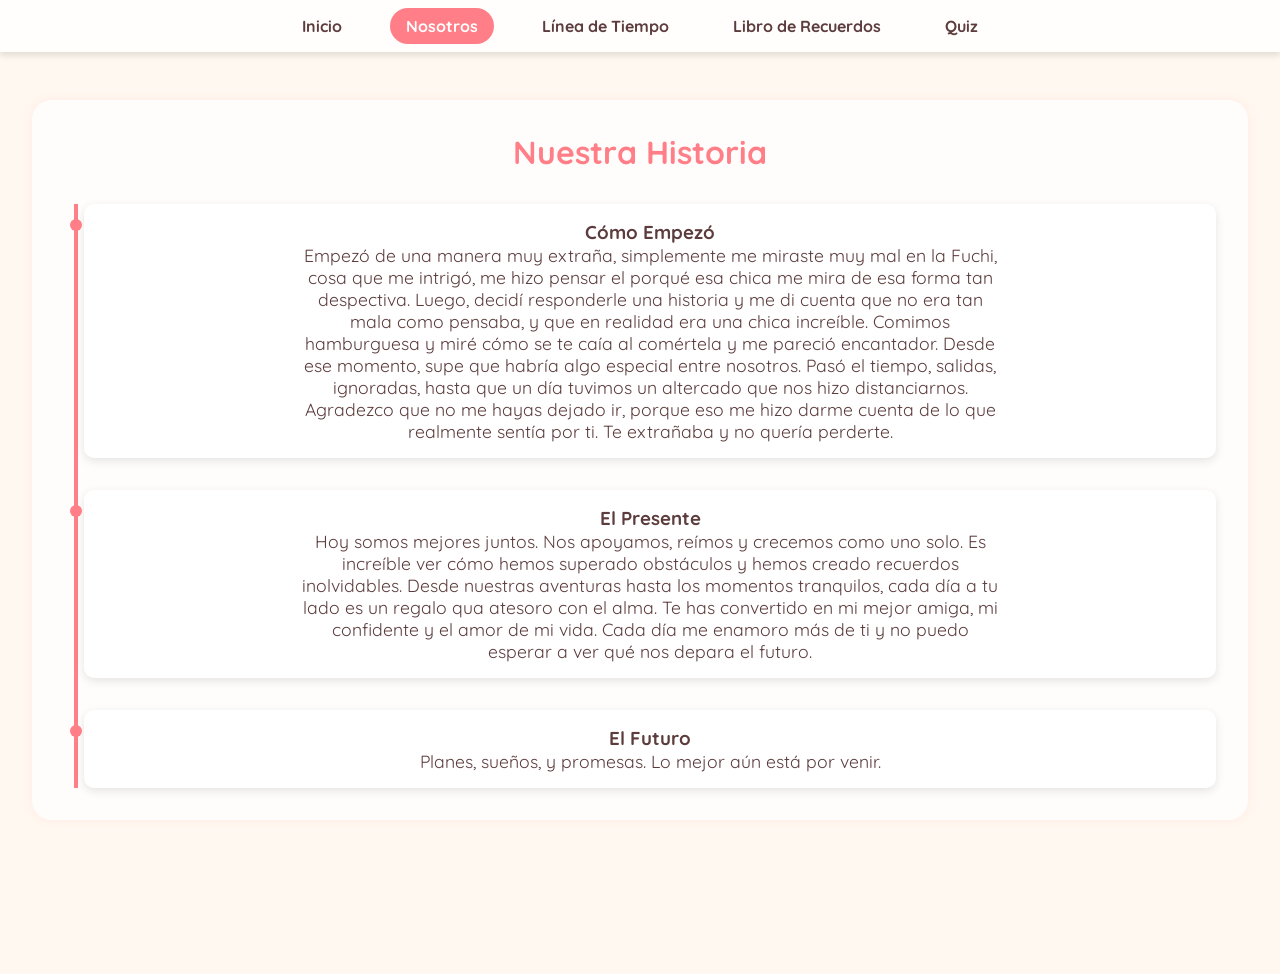
==== about.html @ 522eb98a "Almost done" ====
<!DOCTYPE html>
<html lang="es">
  <head>
    <meta charset="UTF-8" />
    <meta name="viewport" content="width=device-width, initial-scale=1.0" />
    <title>Nosotros</title>
    <link rel="icon" type="image/x-icon" href="/img/favicon.ico">
    <link rel="stylesheet" href="style.css" />
    <script src="script.js" defer></script>
  </head>
  <body>
    <div class="particles"></div>
    <header>
      <nav>
        <ul class="navbar">
          <li><a href="index.html">Inicio</a></li>
          <li><a href="about.html" class="active">Nosotros</a></li>
          <li><a href="timeline.html">Línea de Tiempo</a></li>
          <li><a href="recuerdos.html">Libro de Recuerdos</a></li>
          <li><a href="quiz.html">Quiz</a></li>
        </ul>
      </nav>
    </header>
    <main class="about">
      <section>
        <h2>Nuestra Historia</h2>
        <div class="timeline">
          <div class="timeline-entry">
            <h3>Cómo Empezó</h3>
            <p>
              Empezó de una manera muy extraña, simplemente me miraste muy mal en la Fuchi, cosa que me intrigó, me hizo pensar el porqué esa chica me mira de esa forma tan despectiva. Luego, decidí responderle una historia y me di cuenta que no era tan mala como pensaba, y que en realidad era una chica increíble. Comimos hamburguesa y miré cómo se te caía al comértela y me pareció encantador. Desde ese momento, supe que habría algo especial entre nosotros. Pasó el tiempo, salidas, ignoradas, hasta que un día tuvimos un altercado que nos hizo distanciarnos. Agradezco que no me hayas dejado ir, porque eso me hizo darme cuenta de lo que realmente sentía por ti. Te extrañaba y no quería perderte.
            </p>
          </div>
          <div class="timeline-entry">
            <h3>El Presente</h3>
            <p>
              Hoy somos mejores juntos. Nos apoyamos, reímos y crecemos como uno solo. Es increíble ver cómo hemos superado obstáculos y hemos creado recuerdos inolvidables. Desde nuestras aventuras hasta los momentos tranquilos, cada día a tu lado es un regalo qua atesoro con el alma. Te has convertido en mi mejor amiga, mi confidente y el amor de mi vida. Cada día me enamoro más de ti y no puedo esperar a ver qué nos depara el futuro.
            </p>
          </div>
          <div class="timeline-entry">
            <h3>El Futuro</h3>
            <p>Planes, sueños, y promesas. Lo mejor aún está por venir.</p>
          </div>
        </div>
      </section>
      <audio
        id="audio-player-index"
        controls
        autoplay
        loop
        style="visibility: hidden"
      >
        <source src="audio/Paisaje.mp3" type="audio/mp3" />
        Tu navegador no soporta la etiqueta de audio.
      </audio>
      <script>
        // Obtener el reproductor de audio
        const audioPlayer = document.getElementById("audio-player-index");

        // Establecer el volumen al 50% (0.5)
        audioPlayer.volume = 0.25;
      </script>
    </main>
  </body>
</html>
---- style.css ----
@import url("https://fonts.googleapis.com/css2?family=Quicksand:wght@400;600&family=Great+Vibes&display=swap");

:root {
  --main-bg: #fff8f0;
  --accent-color: #ff7e87;
  --secondary-color: #fbd1b7;
  --text-color: #5c3c3c;
  --heading-font: "Great Vibes", cursive;
  --body-font: "Quicksand", sans-serif;
}

* {
  margin: 0;
  padding: 0;
  box-sizing: border-box;
}

html, body {
  height: 100%;
}

body {
  font-family: var(--body-font);
  background-color: var(--main-bg);
  color: var(--text-color);
  transition: background-color 0.3s ease, color 0.3s ease;
  cursor: url("img/cat-cursor.png") 16 16, pointer;
  position: relative;
}

header {
  background-color: #ffffffcc;
  backdrop-filter: blur(8px);
  box-shadow: 0 4px 6px rgba(0, 0, 0, 0.1);
  position: sticky;
  top: 0;
  z-index: 999;
}

h1 {
  font-family: var(--heading-font);
  color: var(--accent-color);
}

/* Day/Night mode styles */
[data-theme="night"] {
  --main-bg: #4b2a67;
  --accent-color: #f1c3f2;
  --secondary-color: #2a1b4d;
  --text-color: #fff;
}

/* Cursor styles */
/* Smooth transitions between pages */
html {
  scroll-behavior: smooth;
}

/* Particles styles - for hearts floating */
.particles {
  position: fixed; /* Asegura que esté fijo en la pantalla */
  top: 0;
  left: 0;
  width: 100vw; /* Asegura que cubra toda la pantalla */
  height: 100vh; /* Asegura que cubra toda la pantalla */
  pointer-events: none; /* Las partículas no deben bloquear el clic en otros elementos */
  z-index: 9998; /* Asegura que las partículas estén encima de otros elementos */
}

/* Estilo para las partículas (corazones) */
.heart {
  position: absolute;
  width: 20px;
  height: 20px;
  background-image: url("img/heart-icon.png"); /* O cualquier otra imagen */
  background-size: cover;
  background-repeat: no-repeat;
  border-radius: 50%;
  opacity: 0.8;
  pointer-events: none;
  animation: floatHeart 5s ease-in-out forwards;
}

/* Animación para que las partículas floten hacia arriba */
@keyframes floatHeart {
  0% {
    transform: translateY(0) scale(0.5);
    opacity: 1;
  }
  50% {
    transform: translateY(-200px) scale(1);
    opacity: 0.5;
  }
  100% {
    transform: translateY(-400px) scale(0.5);
    opacity: 0;
  }
}

.navbar {
  display: flex;
  justify-content: center;
  list-style: none;
  padding: 1rem;
  gap: 2rem;
  font-weight: bold;
}

.navbar a {
  text-decoration: none;
  color: var(--text-color);
  padding: 0.5rem 1rem;
  border-radius: 20px;
  transition: all 0.3s ease;
}

.navbar a:hover,
.navbar .active {
  background-color: var(--accent-color);
  color: white;
}

main.home {
  text-align: center;
  padding: 4rem 2rem;
}

.home-photo {
  max-width: 280px;
  border-radius: 30px;
  box-shadow: 0 0 20px rgba(255, 126, 135, 0.3);
  margin-bottom: 2rem;
  border: 5px solid #fff;
}

main.home h1 {
  font-family: var(--heading-font);
  font-size: 3rem;
  color: var(--accent-color);
  margin-bottom: 1rem;
}

main.home p {
  font-size: 1.2rem;
  max-width: 600px;
  margin: 0 auto;
}

main.gallery,
main.about {
  padding: 3rem 2rem;
}

main h2 {
  font-size: 2rem;
  color: var(--accent-color);
  text-align: center;
  margin-bottom: 1rem;
}

.media-grid {
  display: flex;
  flex-wrap: wrap;
  gap: 1.5rem;
  justify-content: center;
  margin-bottom: 2rem;
}

.media-grid img,
.media-grid video {
  max-width: 300px;
  border-radius: 20px;
  border: 4px solid #fff;
  box-shadow: 0 5px 15px rgba(0, 0, 0, 0.1);
  transition: transform 0.3s ease;
}

.media-grid img:hover,
.media-grid video:hover {
  transform: scale(1.05);
}

.about section {
  margin-bottom: 3rem;
  text-align: center;
  background-color: #fffdfb;
  border-radius: 20px;
  padding: 2rem;
  box-shadow: 0 0 10px rgba(255, 126, 135, 0.1);
}

.about p {
  max-width: 700px;
  margin: 0 auto;
  font-size: 1.1rem;
}

.fade-in {
  opacity: 0;
  transform: translateY(30px);
  animation: fadeIn 1.2s ease-out forwards;
}

@keyframes fadeIn {
  to {
    opacity: 1;
    transform: translateY(0);
  }
}

#welcome-screen {
  position: fixed;
  inset: 0;
  background: linear-gradient(to bottom right, #ffe0d2, #ffb3b3);
  display: flex;
  align-items: center;
  justify-content: center;
  z-index: 1999;
  flex-direction: column;
  animation: fadeOut 2s ease 4s forwards;
}

#welcome-screen h1 {
  font-family: var(--heading-font);
  font-size: 3rem;
  color: white;
  margin-bottom: 1rem;
}

#welcome-screen p {
  font-size: 1.2rem;
  color: #fff;
}

@keyframes fadeOut {
  to {
    opacity: 0;
    visibility: hidden;
  }
}

.slider {
  position: relative;
  max-width: 320px;
  margin: auto;
  overflow: hidden;
  border-radius: 20px;
}

.slider img {
  width: 100%;
  display: none;
  border-radius: 20px;
}

.slider img.active {
  display: block;
  animation: fadeIn 1s ease-in-out;
}

.timeline {
  display: flex;
  flex-direction: column;
  gap: 2rem;
  margin-top: 2rem;
  position: relative;
  padding-left: 20px;
}

.timeline::before {
  content: "";
  position: absolute;
  left: 10px;
  top: 0;
  bottom: 0;
  width: 4px;
  background-color: var(--accent-color);
}

.timeline-entry {
  background: #fff;
  padding: 1rem;
  border-radius: 10px;
  box-shadow: 0 3px 10px rgba(0, 0, 0, 0.1);
  position: relative;
}

.timeline-entry::before {
  content: "";
  position: absolute;
  left: -14px;
  top: 15px;
  width: 12px;
  height: 12px;
  background-color: var(--accent-color);
  border-radius: 50%;
}

/* Timeline */
.timeline {
  display: flex;
  flex-direction: column;
  gap: 2rem;
  margin-top: 2rem;
  position: relative;
  padding-left: 20px;
}

.timeline::before {
  content: "";
  position: absolute;
  left: 10px;
  top: 0;
  bottom: 0;
  width: 4px;
  background-color: var(--accent-color);
}

.timeline-entry {
  background: #fff;
  padding: 1rem;
  border-radius: 10px;
  box-shadow: 0 3px 10px rgba(0, 0, 0, 0.1);
  position: relative;
}

.timeline-entry::before {
  content: "";
  position: absolute;
  left: -14px;
  top: 15px;
  width: 12px;
  height: 12px;
  background-color: var(--accent-color);
  border-radius: 50%;
}

.timeline-entry h2 {
  font-family: var(--heading-font);
  font-size: 1.8rem;
  color: var(--accent-color);
  margin-bottom: 0.5rem;
}

.timeline-entry p {
  font-size: 1.1rem;
  color: var(--text-color);
}

.timeline-photo {
  display: block;
  margin: 0 auto;
  max-width: 35%;
  border-radius: 15px;
  box-shadow: 0 5px 15px rgba(0, 0, 0, 0.1);
  margin-top: 1rem;
  margin-bottom: 1rem;
}

/* Animación de Fade-in */
@keyframes fadeIn {
  to {
    opacity: 1;
    transform: translateY(0);
  }
}

.timeline-entry {
  opacity: 0;
  transform: translateY(30px);
  animation: fadeIn 1.2s ease-out forwards;
}

/* Libro de Recuerdos */
.recuerdos {
  padding: 2rem;
  text-align: center;
}

h1 {
  font-family: var(--heading-font);
  font-size: 2.5rem;
  color: var(--accent-color);
  margin-bottom: 2rem;
}

.album {
  display: grid;
  grid-template-columns: repeat(auto-fill, minmax(300px, 1fr));
  gap: 1.5rem;
  justify-items: center;
}

.album-entry {
  position: relative;
  background-color: white;
  border-radius: 20px;
  box-shadow: 0 4px 12px rgba(0, 0, 0, 0.1);
  overflow: hidden;
  padding: 1rem;
  transition: transform 0.3s ease;
  opacity: 0;
  transform: translateY(30px);
  animation: fadeIn 1.2s ease-out forwards;
}

.album-entry:hover {
  transform: scale(1.05);
}

.album-photo {
  width: 100%;
  border-radius: 15px;
  box-shadow: 0 5px 15px rgba(0, 0, 0, 0.1);
}

.post-it {
  position: absolute;
  top: 50%;
  left: 10%;
  transform: translateY(-50%);
  background-color: #fbd1b7;
  padding: 1rem;
  border-radius: 10px;
  box-shadow: 0 0 10px rgba(0, 0, 0, 0.1);
  width: 80%;
  font-size: 1.1rem;
  color: var(--text-color);
  font-weight: bold;
  z-index: 1;
  transition: transform 0.3s ease;
}

.album-entry:hover .post-it {
  transform: translateY(-50%) scale(1.1);
}

/* Efectos de transición de imagen */
.album-entry img {
  transition: transform 0.3s ease;
}

.album-entry:hover img {
  transform: scale(1.1);
}

/* Animación de fade-in */
@keyframes fadeIn {
  to {
    opacity: 1;
    transform: translateY(0);
  }
}

/* Trivia */
.trivia {
  padding: 2rem;
  text-align: center;
}

h1 {
  font-family: var(--heading-font);
  font-size: 2.5rem;
  color: var(--accent-color);
  margin-bottom: 1rem;
}

p {
  font-size: 1.2rem;
  margin-bottom: 2rem;
}

.question {
  background-color: white;
  border-radius: 15px;
  box-shadow: 0 4px 10px rgba(0, 0, 0, 0.1);
  margin-bottom: 2rem;
  padding: 2rem;
  transition: transform 0.3s ease;
}

.question:hover {
  transform: scale(1.05);
}

.answers {
  display: grid;
  grid-template-columns: 1fr;
  gap: 1rem;
}

.answer-btn {
  padding: 1rem;
  font-size: 1.1rem;
  background-color: var(--accent-color);
  color: white;
  border: none;
  border-radius: 10px;
  cursor: pointer;
  transition: background-color 0.3s ease;
}

.answer-btn:hover {
  background-color: #ff5776;
}

.feedback {
  margin-top: 1rem;
  font-size: 1.1rem;
  color: #ff7e87;
  font-weight: bold;
}

.result {
  display: none;
  text-align: center;
}

#score {
  font-size: 2rem;
  font-weight: bold;
  color: var(--accent-color);
}

#retry-btn {
  background-color: var(--accent-color);
  color: white;
  padding: 1rem 2rem;
  border-radius: 10px;
  cursor: pointer;
  transition: background-color 0.3s ease;
  margin-top: 2rem;
}

#retry-btn:hover {
  background-color: #ff5776;
}

/* Popup */
.popup {
  position: fixed;  /* Fija el popup en la ventana */
  top: 50%;          /* Centrado verticalmente */
  left: 50%;         /* Centrado horizontalmente */
  transform: translate(-50%, -50%); /* Ajusta para centrarlo en ambas direcciones */
  background-color: rgba(0, 0, 0, 0.8);  /* Fondo oscuro */
  color: white;      /* Color del texto */
  padding: 2rem;     /* Espaciado dentro del popup */
  border-radius: 10px;  /* Bordes redondeados */
  display: none;     /* Inicialmente oculto */
  z-index: 9999;     /* Asegura que se superponga al contenido */
  max-width: 90%;    /* Evita que el popup sea demasiado ancho */
  max-height: 80%;   /* Limita la altura */
  overflow-y: auto;  /* Habilita el scroll si es necesario */
  text-align: center;  /* Centra el texto */
}

.popup .popup-message {
  font-size: 1.5rem;
  margin-bottom: 1rem;
}

.popup-close {
  padding: 0.5rem 1rem;
  background-color: #ff4757;
  color: white;
  border: none;
  border-radius: 5px;
  cursor: pointer;
  font-size: 1rem;
}

.popup-close:hover {
  background-color: #e84118;
}

@keyframes fadeIn {
  to {
    opacity: 1;
    transform: translateY(0);
  }
}

@keyframes fadeInPopup {
  from {
    opacity: 0;
    transform: translate(-50%, -50%) scale(0.8);
  }
  to {
    opacity: 1;
    transform: translate(-50%, -50%) scale(1);
  }
}
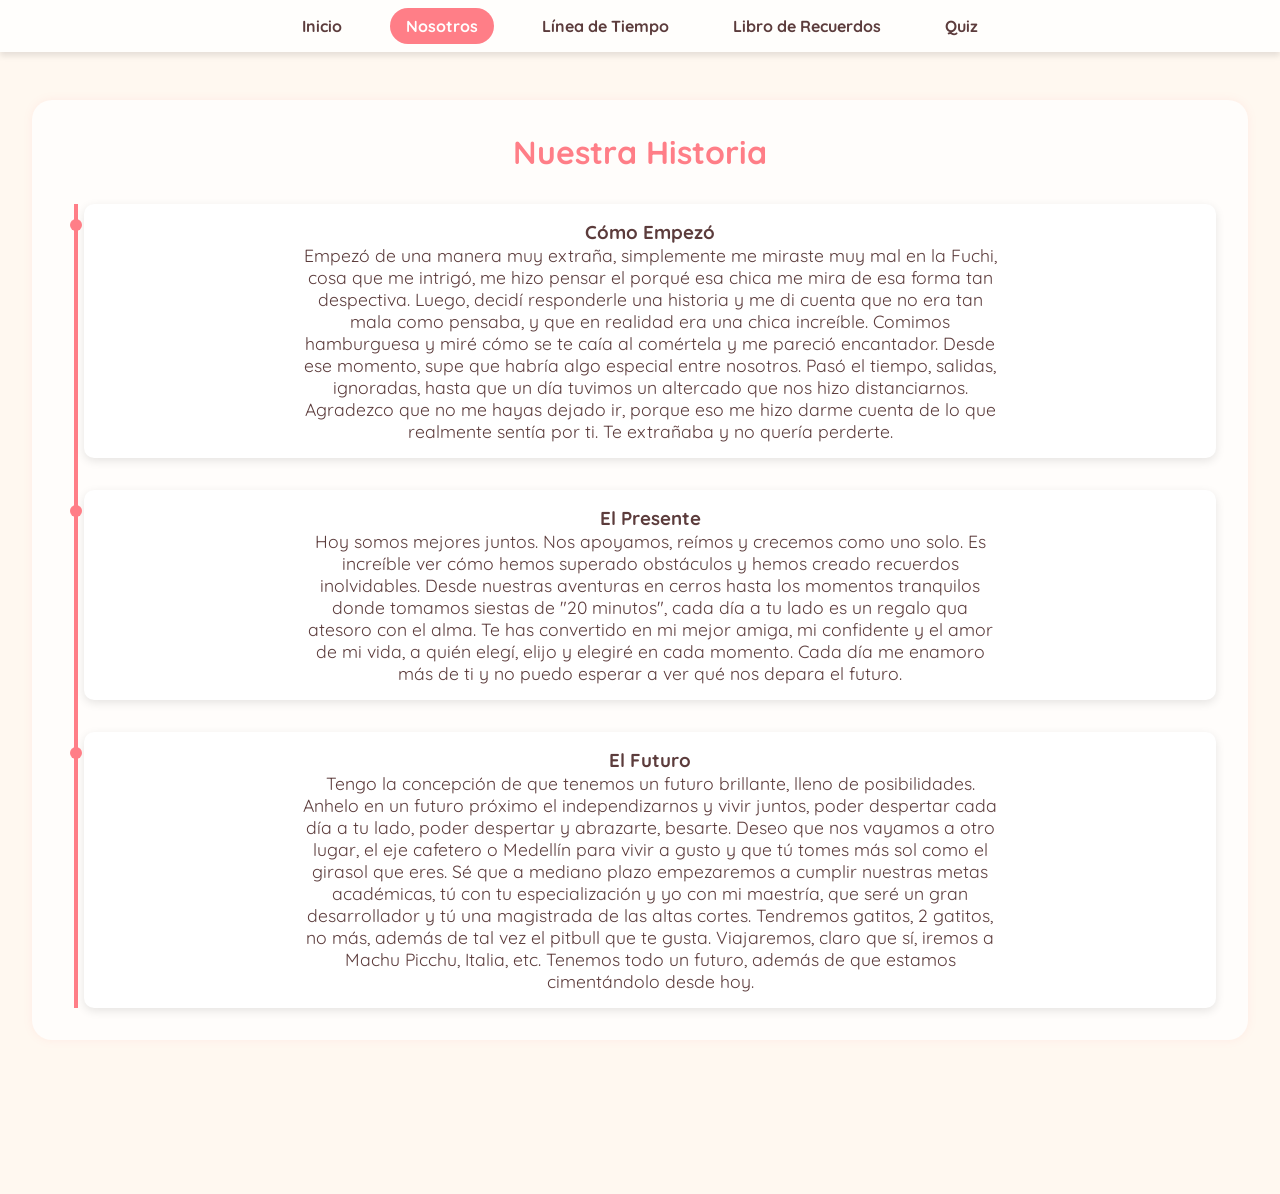
==== commit c435dbdb: "Finished" ====
--- a/about.html
+++ b/about.html
@@ -34,12 +34,12 @@
           <div class="timeline-entry">
             <h3>El Presente</h3>
             <p>
-              Hoy somos mejores juntos. Nos apoyamos, reímos y crecemos como uno solo. Es increíble ver cómo hemos superado obstáculos y hemos creado recuerdos inolvidables. Desde nuestras aventuras hasta los momentos tranquilos, cada día a tu lado es un regalo qua atesoro con el alma. Te has convertido en mi mejor amiga, mi confidente y el amor de mi vida. Cada día me enamoro más de ti y no puedo esperar a ver qué nos depara el futuro.
+              Hoy somos mejores juntos. Nos apoyamos, reímos y crecemos como uno solo. Es increíble ver cómo hemos superado obstáculos y hemos creado recuerdos inolvidables. Desde nuestras aventuras en cerros hasta los momentos tranquilos donde tomamos siestas de "20 minutos", cada día a tu lado es un regalo qua atesoro con el alma. Te has convertido en mi mejor amiga, mi confidente y el amor de mi vida, a quién elegí, elijo y elegiré en cada momento. Cada día me enamoro más de ti y no puedo esperar a ver qué nos depara el futuro.
             </p>
           </div>
           <div class="timeline-entry">
             <h3>El Futuro</h3>
-            <p>Planes, sueños, y promesas. Lo mejor aún está por venir.</p>
+            <p>Tengo la concepción de que tenemos un futuro brillante, lleno de posibilidades. Anhelo en un futuro próximo el independizarnos y vivir juntos, poder despertar cada día a tu lado, poder despertar y abrazarte, besarte. Deseo que nos vayamos a otro lugar, el eje cafetero o Medellín para vivir a gusto y que tú tomes más sol como el girasol que eres. Sé que a mediano plazo empezaremos a cumplir nuestras metas académicas, tú con tu especialización y yo con mi maestría, que seré un gran desarrollador y tú una magistrada de las altas cortes. Tendremos gatitos, 2 gatitos, no más, además de tal vez el pitbull que te gusta. Viajaremos, claro que sí, iremos a Machu Picchu, Italia, etc. Tenemos todo un futuro, además de que estamos cimentándolo desde hoy.</p>
           </div>
         </div>
       </section>
